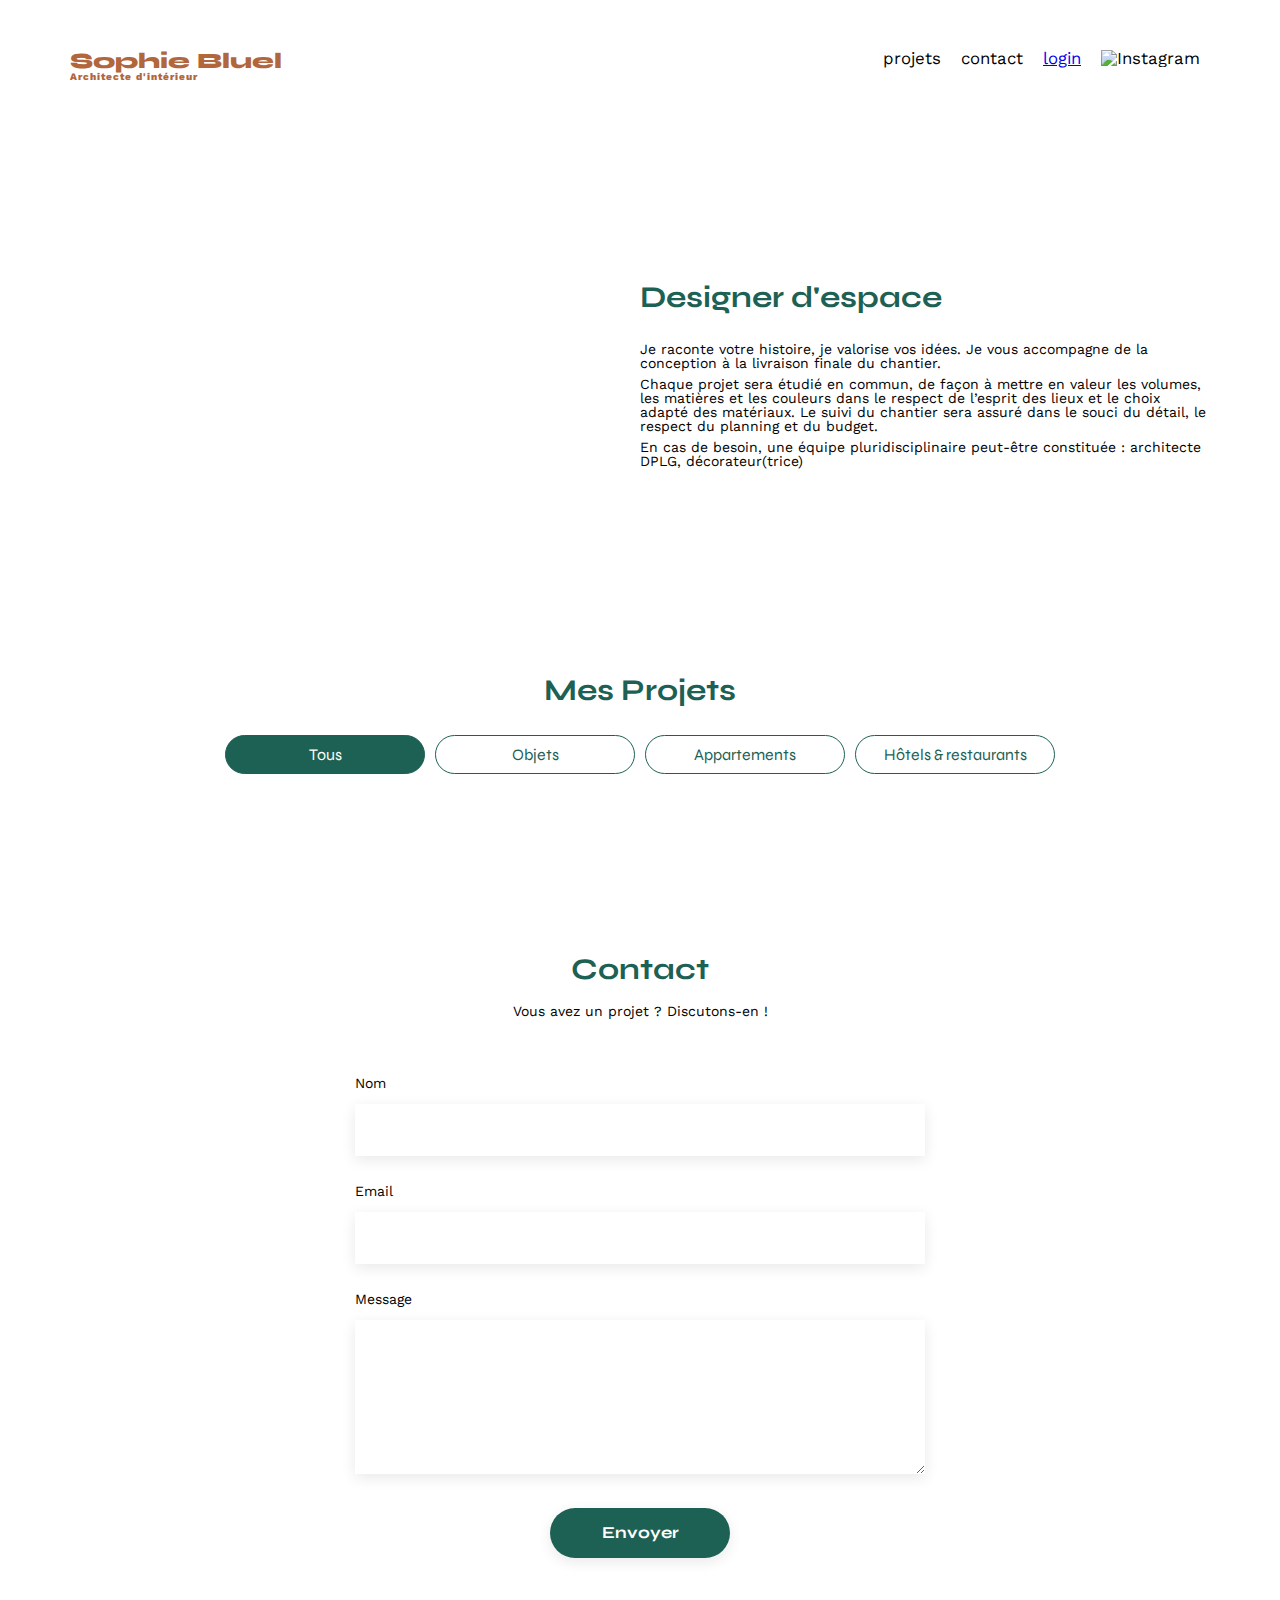
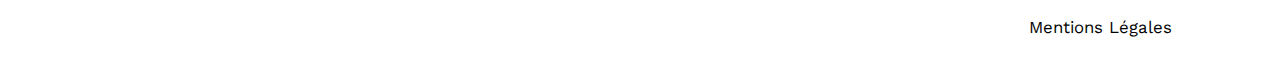
==== FrontEnd/index.html @ 21c8267e "Correction fenetre ajout + scripts boutons (ajout, retour, fermer)" ====
<!DOCTYPE html>
<html lang="fr">
<head>
	<meta charset="UTF-8">
	<title>Sophie Bluel - Architecte d'intérieur</title>
	<meta name="viewport" content="width=device-width, initial-scale=1.0">
	<link rel="preconnect" href="https://fonts.googleapis.com">
	<link rel="preconnect" href="https://fonts.gstatic.com" crossorigin>
	<link href="https://fonts.googleapis.com/css2?family=Syne:wght@700;800&family=Work+Sans&display=swap" rel="stylesheet">
	<script src="https://kit.fontawesome.com/d7b27f9194.js" crossorigin="anonymous"></script>
	<meta name="description" content="">
	<!-- <link rel="stylesheet" href="./assets/style.css"> -->
	<link rel="stylesheet" href="./assets/SASS/main.css">
</head>



<body>
<div id="ModeEdition">
</div>

<!-- <div id="Maincontainer"> -->
	<header>
		<h1>Sophie Bluel <span>Architecte d'intérieur</span></h1>
		<nav>
			<ul>
				<li>projets</li>
				<li>contact</li>
				<li><a href="./Login.html">login</a></li>
				<li><img src="./assets/icons/instagram.png" alt="Instagram"></li>
			</ul>
		</nav>
	</header>

	<main>
		<section id="introduction">
			<figure>
				<img src="./assets/images/sophie-bluel.png" alt="">
			</figure>
			<article>
				<h2>Designer d'espace</h2>
				<p>Je raconte votre histoire, je valorise vos idées. Je vous accompagne de la conception à la livraison finale du chantier.</p>
				<p>Chaque projet sera étudié en commun, de façon à mettre en valeur les volumes, les matières et les couleurs dans le respect de l’esprit des lieux et le choix adapté des matériaux. Le suivi du chantier sera assuré dans le souci du détail, le respect du planning et du budget.</p>
				<p>En cas de besoin, une équipe pluridisciplinaire peut-être constituée : architecte DPLG, décorateur(trice)</p>
			</article>
		</section>

		<section id="portfolio">
			<h2>Mes Projets</h2>
			<div id="BoutonModifier" class="modifier invisible" onclick="OuvrirModale()">
				<!-- bouton modifier -->
				<i class="fa-regular fa-pen-to-square"></i>
				<p>modifier</p>
			</div>

			<div class="Filtres">
				<ul>
					<li class="bouton selected" onclick="AfficherGalerieParCategorie(null), select(this)">Tous</li>
					<li class="bouton" onclick="AfficherGalerieParCategorie(1), select(this)">Objets</li>
					<li class="bouton" onclick="AfficherGalerieParCategorie(2), select(this)">Appartements</li>
					<li class="bouton" onclick="AfficherGalerieParCategorie(3), select(this)">Hôtels & restaurants</li>
				</ul>
			</div>

			<div class="gallery">
			</div> 
		</section>

		<section id="contact">
			<h2>Contact</h2>
			<p>Vous avez un projet ? Discutons-en !</p>
			<form action="#" method="post">
				<label for="name">Nom</label>
				<input type="text" name="name" id="name">
				<label for="email">Email</label>
				<input type="email" name="email" id="email">
				<label for="message">Message</label>
				<textarea name="message" id="message" cols="30" rows="10"></textarea>
				<input type="submit" value="Envoyer">
			</form>
		</section>

		<!-- fenetre modale Galerie -->
		<aside id="modale" class="modale invisible" aria-hidden="true">
			<div class="ModaleContainer">
				<i id="FermetureModale" class="fa-solid fa-xmark js-modal-close" onclick="FermerModale()"></i>
				<h2>Galerie photo</h2>
				<div class="ModaleGalerie"></div>
				<hr>
				<div id="BoutonAjouterPhoto" class="modalebtn" onclick="OuvrirFenetreAjout()">Ajouter une photo</div>
			</div>
		</aside>

		<!-- fenetre modale Ajout -->
		<aside id="modaleAjout" class="modale invisible" aria-hidden="true">
			<div class="ModaleContainer">
				<a href="#"><i class="fa-solid fa-arrow-left" onclick="Retour()"></i></a>
				<i id="FermetureModale" class="fa-solid fa-xmark js-modal-close" onclick="FermerModale()"></i>
				<h2>Ajout photo</h2>
				<div class="ConteneurAjout">
					<div class="ConteneurAjoutImage">
						<i class="fa-regular fa-image"></i>
						<div class="boutonAjouter">+ Ajouter photo</div>
						<span>jpg, png : 4mo max</span>
					</div>

					<form id="AjoutForm">
						<div id="AjoutTitre">
							<Label>Titre</Label>
							<input type="text" name="titre" id="Titreimage">
						</div>
						<div id="CategorieForm">
							<Label>Catégorie</Label>
							<input type="text" name="categorie" id="Categorieimage">
						</div>  
					</form>
				</div>

				<hr>
				<div class="modalebtnUnselected">Valider</div>
				
			</div>
		</aside>

	</main>

	<footer>
		<nav>
			<ul>
				<li>Mentions Légales</li>
			</ul>
		</nav>
	</footer>
<!-- </div> -->

	<script src="script.js"></script>

</body>
</html>
---- FrontEnd/assets/style.css ----
/* http://meyerweb.com/eric/tools/css/reset/
   v2.0 | 20110126
   License: none (public domain)
*/
html, body, div, span, applet, object, iframe,
h1, h2, h3, h4, h5, h6, p, blockquote, pre,
a, abbr, acronym, address, big, cite, code,
del, dfn, em, img, ins, kbd, q, s, samp,
small, strike, strong, sub, sup, tt, var,
b, u, i, center,
dl, dt, dd, ol, ul, li,
fieldset, form, label, legend,
table, caption, tbody, tfoot, thead, tr, th, td,
article, aside, canvas, details, embed,
figure, figcaption, footer, header, hgroup,
menu, nav, output, ruby, section, summary,
time, mark, audio, video {
  margin: 0;
  padding: 0;
  border: 0;
  font-size: 100%;
  font: inherit;
  vertical-align: baseline;
}

/* HTML5 display-role reset for older browsers */
article, aside, details, figcaption, figure,
footer, header, hgroup, menu, nav, section {
  display: block;
}

body {
  line-height: 1;
}

ol, ul {
  list-style: none;
}

blockquote, q {
  quotes: none;
}

blockquote:before, blockquote:after,
q:before, q:after {
  content: '';
  content: none;
}

table {
  border-collapse: collapse;
  border-spacing: 0;
}

/** end reset css**/
body {
  max-width: 1140px;
  margin: auto;
  font-family: 'Work Sans';
  font-size: 14px;
}

header {
  display: flex;
  justify-content: space-between;
  margin: 50px 0;
}

section {
  margin: 50px 0;
}

h1 {
  display: flex;
  flex-direction: column;
  font-family: 'Syne';
  font-size: 22px;
  font-weight: 800;
  color: #B1663C;
}

h1 > span {
  font-family: 'Work Sans';
  font-size: 10px;
  letter-spacing: 0.1em;
}

h2 {
  font-family: 'Syne';
  font-weight: 700;
  font-size: 30px;
  color: #1D6154;
}

nav ul {
  display: flex;
  align-items: center;
  list-style-type: none;
}

nav li {
  padding: 0 10px;
  font-size: 1.2em;
}

li:hover {
  color: #B1663C;
}

#introduction {
  display: flex;
  align-items: center;
}

#introduction figure {
  flex: 1;
}

#introduction img {
  display: block;
  margin: auto;
  width: 80%;
}

#introduction article {
  flex: 1;
}

#introduction h2 {
  margin-bottom: 1em;
}

#introduction p {
  margin-bottom: 0.5em;
}

#portfolio h2 {
  text-align: center;
  margin-bottom: 1em;
}

.gallery {
  width: 100%;
  display: grid;
  grid-template-columns: 1fr 1fr 1fr;
  grid-column-gap: 20px;
  grid-row-gap: 20px;
}

.gallery img {
  width: 100%;
}

#contact {
  width: 50%;
  margin: auto;
}

#contact > * {
  text-align: center;
}

#contact h2 {
  margin-bottom: 20px;
}

#contact form {
  text-align: left;
  margin-top: 30px;
  display: flex;
  flex-direction: column;
}

#contact input {
  height: 50px;
  font-size: 1.2em;
  border: none;
  box-shadow: 0px 4px 14px rgba(0, 0, 0, 0.09);
}

#contact label {
  margin: 2em 0 1em 0;
}

#contact textarea {
  border: none;
  box-shadow: 0px 4px 14px rgba(0, 0, 0, 0.09);
}

input[type="submit"] {
  font-family: 'Syne';
  font-weight: 700;
  color: white;
  background-color: #1D6154;
  margin: 2em auto;
  width: 180px;
  text-align: center;
  border-radius: 60px;
}

footer nav ul {
  display: flex;
  justify-content: flex-end;
  margin: 2em;
}

.Filtres {
  display: flex;
  justify-content: center;
}

.Filtres ul {
  display: flex;
  flex-direction: row;
  gap: 10px;
}

.Filtres input[type="submit"] {
  width: 198px;
  height: 37px;
  font-size: 16px;
}
---- FrontEnd/assets/SASS/main.css ----
/* http://meyerweb.com/eric/tools/css/reset/
   v2.0 | 20110126
   License: none (public domain)
*/
html, body, div, span, applet, object, iframe,
h1, h2, h3, h4, h5, h6, p, blockquote, pre,
a, abbr, acronym, address, big, cite, code,
del, dfn, em, img, ins, kbd, q, s, samp,
small, strike, strong, sub, sup, tt, var,
b, u, i, center,
dl, dt, dd, ol, ul, li,
fieldset, form, label, legend,
table, caption, tbody, tfoot, thead, tr, th, td,
article, aside, canvas, details, embed,
figure, figcaption, footer, header, hgroup,
menu, nav, output, ruby, section, summary,
time, mark, audio, video {
  margin: 0;
  padding: 0;
  border: 0;
  font-size: 100%;
  font: inherit;
  vertical-align: baseline;
}

/* HTML5 display-role reset for older browsers */
article, aside, details, figcaption, figure,
footer, header, hgroup, menu, nav, section {
  display: block;
}

body {
  line-height: 1;
}

ol, ul {
  list-style: none;
}

blockquote, q {
  quotes: none;
}

blockquote:before, blockquote:after,
q:before, q:after {
  content: '';
  content: none;
}

table {
  border-collapse: collapse;
  border-spacing: 0;
}

/** end reset css**/
h1 {
  display: flex;
  flex-direction: column;
  font-family: 'Syne';
  font-size: 22px;
  font-weight: 800;
  color: #B1663C;
}

h1 > span {
  font-family: 'Work Sans';
  font-size: 10px;
  letter-spacing: 0.1em;
}

h2 {
  font-family: 'Syne';
  font-weight: 700;
  font-size: 30px;
  color: #1D6154;
}

body {
  font-family: 'Work Sans';
  font-size: 14px;
}

header {
  display: flex;
  justify-content: space-between;
  margin: 50px 0;
}

nav ul {
  display: flex;
  align-items: center;
  list-style-type: none;
}

nav li {
  padding: 0 10px;
  font-size: 1.2em;
}

li:hover {
  color: #B1663C;
}

#contact {
  width: 50%;
  margin: auto;
}

#contact > * {
  text-align: center;
}

#contact h2 {
  margin-bottom: 20px;
}

#contact form {
  text-align: left;
  margin-top: 30px;
  display: flex;
  flex-direction: column;
}

#contact input {
  height: 50px;
  font-size: 1.2em;
  border: none;
  box-shadow: 0px 4px 14px rgba(0, 0, 0, 0.09);
}

#contact label {
  margin: 2em 0 1em 0;
}

#contact textarea {
  border: none;
  box-shadow: 0px 4px 14px rgba(0, 0, 0, 0.09);
}

#LogForm {
  display: flex;
  flex-direction: column;
  gap: 30px;
  margin: 30px 0px;
}

#LogForm div {
  display: flex;
  flex-direction: column;
  gap: 7px;
}

#LogForm label {
  color: #3D3D3D;
  font-family: "Work Sans";
  font-size: 14px;
  font-style: normal;
  font-weight: 500;
  line-height: normal;
}

#AjoutForm {
  display: flex;
  flex-direction: column;
  gap: 30px;
  margin: 30px 0px;
}

#AjoutForm div {
  display: flex;
  flex-direction: column;
  gap: 7px;
}

#AjoutForm label {
  color: #3D3D3D;
  font-family: "Work Sans";
  font-size: 14px;
  font-style: normal;
  font-weight: 500;
  line-height: normal;
}

#AjoutForm input {
  border-style: none;
  width: 420px;
  height: 51px;
  background: white;
  box-shadow: 0px 4px 14px 0px rgba(0, 0, 0, 0.09);
}

footer nav ul {
  display: flex;
  justify-content: flex-end;
  margin: 2em;
}

input[type="submit"] {
  font-family: 'Syne';
  font-weight: 700;
  color: white;
  background-color: #1D6154;
  margin: 2em auto;
  width: 180px;
  text-align: center;
  border-radius: 60px;
}

#LogForm input {
  width: 379px;
  height: 51px;
  flex-shrink: 0;
  background: #FFF;
  box-shadow: 0px 4px 14px 0px rgba(0, 0, 0, 0.09);
}

.bouton {
  height: 37px;
  width: 198px;
  flex-shrink: 0;
  border-radius: 60px;
  border: 1px solid #1D6154;
}

.modalebtn {
  display: flex;
  justify-content: center;
  align-items: center;
  width: 237px;
  height: 36px;
  border-radius: 60px;
  background-color: #1D6154;
  margin: 2.2em auto;
  font-family: 'Syne';
  font-weight: 700;
  color: white;
  text-align: center;
}

.modalebtnUnselected {
  display: flex;
  justify-content: center;
  align-items: center;
  width: 237px;
  height: 36px;
  border-radius: 60px;
  text-align: center;
  margin: 2.2em auto;
  font-family: 'Syne';
  font-weight: 700;
  color: white;
  background-color: #a7a7a7;
}

.boutonAjouter {
  display: flex;
  justify-content: center;
  align-items: center;
  width: 173px;
  height: 36px;
  background-color: #cbd6dc;
  border-radius: 50px;
  font-family: 'Syne';
  font-weight: 700;
  color: #306685;
  text-align: center;
}

#introduction {
  display: flex;
  align-items: center;
}

#introduction figure {
  flex: 1;
}

#introduction img {
  display: block;
  margin: auto;
  width: 80%;
}

#introduction article {
  flex: 1;
}

#introduction h2 {
  margin-bottom: 1em;
}

#introduction p {
  margin-bottom: 0.5em;
}

#portfolio h2 {
  text-align: center;
  margin-bottom: 1em;
}

#portfolio {
  position: relative;
}

.modifier {
  display: flex;
  flex-direction: row;
  justify-content: center;
  align-items: center;
  gap: 10px;
  position: absolute;
  top: 110px;
  right: 350px;
}

.invisible {
  visibility: hidden;
}

.visible {
  visibility: visible;
}

.ModeEdition {
  display: flex;
  flex-direction: row;
  justify-content: center;
  align-items: center;
  gap: 10px;
  height: 59px;
  width: 100%;
  background-color: black;
  z-index: 100;
}

.ModeEdition p {
  font-family: Work Sans;
  font-size: 16px;
  font-weight: 400;
  line-height: 19px;
  letter-spacing: 0em;
  text-align: center;
  color: white;
}

.ModeEdition i {
  text-align: center;
  color: white;
  font-size: 16px;
}

.gallery {
  width: 100%;
  display: grid;
  grid-template-columns: 1fr 1fr 1fr;
  grid-column-gap: 20px;
  grid-row-gap: 20px;
}

.gallery img {
  width: 100%;
}

.Filtres {
  display: flex;
  justify-content: center;
  align-items: center;
  align-content: center;
}

.Filtres ul {
  display: flex;
  flex-direction: row;
  gap: 10px;
  margin-bottom: 30px;
}

.Filtres ul li {
  display: flex;
  justify-content: center;
  align-items: center;
  align-content: center;
  font-size: 16px;
  color: #1D6154;
  text-align: center;
  font-family: Syne;
}

.Filtres ul .selected {
  color: #FFFEF8;
  background: #1D6154;
}

main {
  display: flex;
  flex-direction: column;
  justify-content: center;
  align-items: center;
  align-content: center;
}

main h2 {
  margin-top: 100px;
}

main a {
  margin-bottom: 355px;
  color: #3D3D3D;
  font-family: "Work Sans";
  font-size: 14px;
  text-decoration-line: underline;
}

main .MessageErreur {
  color: red;
}

.modale {
  position: fixed;
  width: 100%;
  height: 100%;
  top: 0px;
  background: rgba(0, 0, 0, 0.3);
  z-index: 900;
  display: flex;
  justify-content: center;
  align-items: center;
}

.modale .ModaleContainer {
  width: 630px;
  height: 688px;
  position: relative;
  border-radius: 10px;
  padding-top: 30px;
  background: white;
  display: flex;
  flex-direction: column;
  justify-content: center;
  align-items: center;
  box-sizing: border-box;
  overflow-y: auto;
}

.modale .ModaleContainer .ModaleGalerie {
  width: 100%;
  box-sizing: border-box;
  display: grid;
  padding: 50px 100px 50px 100px;
  grid-template-columns: 1fr 1fr 1fr 1fr 1fr;
  grid-column-gap: 7px;
  grid-row-gap: 30px;
}

.modale .ModaleContainer img {
  width: 76.86px;
  height: auto;
  z-index: 990;
}

.modale .ModaleContainer #FermetureModale {
  width: 24px;
  height: 24px;
  font-size: 24px;
  position: absolute;
  top: 24px;
  right: 24px;
}

.modale .ModaleContainer .conteneursuppression {
  display: flex;
  flex-direction: column;
  position: relative;
}

.modale .ModaleContainer .conteneursuppression .Corbeille {
  display: flex;
  justify-content: center;
  align-items: center;
  width: 17px;
  height: 17px;
  position: absolute;
  top: 5px;
  right: 8px;
  border-radius: 2px;
  background-color: black;
  z-index: 998;
  border: 1px solid blue;
}

.modale .ModaleContainer .conteneursuppression .Corbeille i {
  color: white;
  z-index: 999;
  font-size: 11px;
}

.modale .ModaleContainer h2 {
  margin: 0;
  display: flex;
  justify-content: center;
  font-family: Work Sans;
  font-size: 26px;
  font-weight: 400;
  line-height: 30px;
  letter-spacing: 0em;
  text-align: center;
  color: black;
}

.modale .ModaleContainer hr {
  width: 420px;
  border: 1px solid #b3b3b3;
}

.modale .ModaleContainer .ConteneurAjout {
  display: flex;
  flex-direction: column;
  justify-content: center;
  align-items: center;
  margin-top: 20px;
  margin-bottom: 20px;
}

.modale .ModaleContainer .ConteneurAjout .ConteneurAjoutImage {
  display: flex;
  flex-direction: column;
  justify-content: center;
  align-items: center;
  width: 420px;
  height: 169px;
  background-color: #e8f1f6;
  padding-top: 15px;
  padding-bottom: 15px;
  gap: 7px;
}

.modale .ModaleContainer .ConteneurAjout .ConteneurAjoutImage i {
  font-size: 76px;
  color: #b9c5cc;
  margin-bottom: 5px;
}

.modale .ModaleContainer .ConteneurAjout .ConteneurAjoutImage span {
  font-size: 12px;
}

.modale .ModaleContainer a {
  position: absolute;
  top: 24px;
  left: 24px;
  margin: 0;
}

.modale .ModaleContainer a i {
  font-size: 21px;
  color: black;
}

body {
  max-width: 1140px;
  margin: auto;
}

section {
  margin: 50px 0;
}
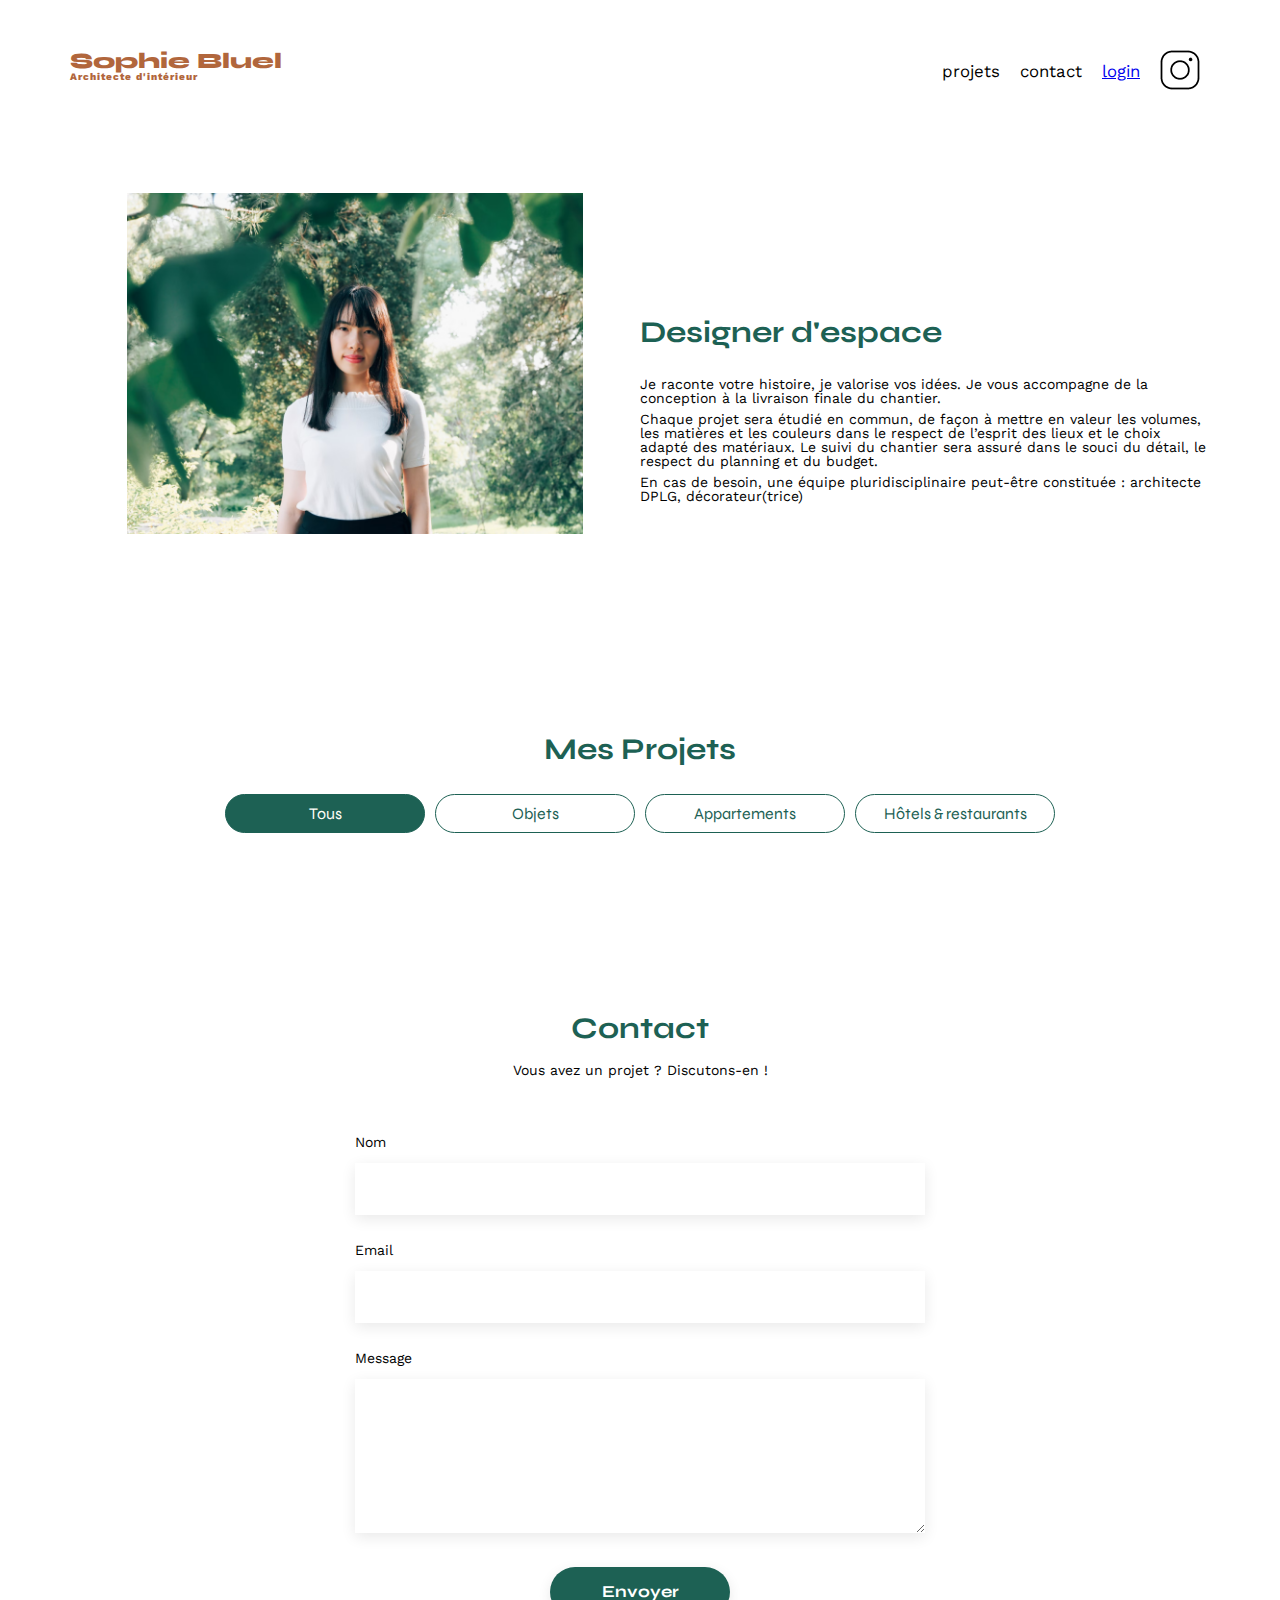
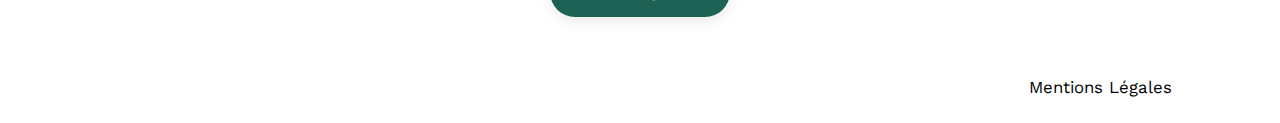
==== commit e1df1ba3: "Add files via upload" ====
--- a/FrontEnd/index.html
+++ b/FrontEnd/index.html
@@ -1,139 +1,143 @@
-<!DOCTYPE html>
-<html lang="fr">
-<head>
-	<meta charset="UTF-8">
-	<title>Sophie Bluel - Architecte d'intérieur</title>
-	<meta name="viewport" content="width=device-width, initial-scale=1.0">
-	<link rel="preconnect" href="https://fonts.googleapis.com">
-	<link rel="preconnect" href="https://fonts.gstatic.com" crossorigin>
-	<link href="https://fonts.googleapis.com/css2?family=Syne:wght@700;800&family=Work+Sans&display=swap" rel="stylesheet">
-	<script src="https://kit.fontawesome.com/d7b27f9194.js" crossorigin="anonymous"></script>
-	<meta name="description" content="">
-	<!-- <link rel="stylesheet" href="./assets/style.css"> -->
-	<link rel="stylesheet" href="./assets/SASS/main.css">
-</head>
-
-
-
-<body>
-<div id="ModeEdition">
-</div>
-
-<!-- <div id="Maincontainer"> -->
-	<header>
-		<h1>Sophie Bluel <span>Architecte d'intérieur</span></h1>
-		<nav>
-			<ul>
-				<li>projets</li>
-				<li>contact</li>
-				<li><a href="./Login.html">login</a></li>
-				<li><img src="./assets/icons/instagram.png" alt="Instagram"></li>
-			</ul>
-		</nav>
-	</header>
-
-	<main>
-		<section id="introduction">
-			<figure>
-				<img src="./assets/images/sophie-bluel.png" alt="">
-			</figure>
-			<article>
-				<h2>Designer d'espace</h2>
-				<p>Je raconte votre histoire, je valorise vos idées. Je vous accompagne de la conception à la livraison finale du chantier.</p>
-				<p>Chaque projet sera étudié en commun, de façon à mettre en valeur les volumes, les matières et les couleurs dans le respect de l’esprit des lieux et le choix adapté des matériaux. Le suivi du chantier sera assuré dans le souci du détail, le respect du planning et du budget.</p>
-				<p>En cas de besoin, une équipe pluridisciplinaire peut-être constituée : architecte DPLG, décorateur(trice)</p>
-			</article>
-		</section>
-
-		<section id="portfolio">
-			<h2>Mes Projets</h2>
-			<div id="BoutonModifier" class="modifier invisible" onclick="OuvrirModale()">
-				<!-- bouton modifier -->
-				<i class="fa-regular fa-pen-to-square"></i>
-				<p>modifier</p>
-			</div>
-
-			<div class="Filtres">
-				<ul>
-					<li class="bouton selected" onclick="AfficherGalerieParCategorie(null), select(this)">Tous</li>
-					<li class="bouton" onclick="AfficherGalerieParCategorie(1), select(this)">Objets</li>
-					<li class="bouton" onclick="AfficherGalerieParCategorie(2), select(this)">Appartements</li>
-					<li class="bouton" onclick="AfficherGalerieParCategorie(3), select(this)">Hôtels & restaurants</li>
-				</ul>
-			</div>
-
-			<div class="gallery">
-			</div> 
-		</section>
-
-		<section id="contact">
-			<h2>Contact</h2>
-			<p>Vous avez un projet ? Discutons-en !</p>
-			<form action="#" method="post">
-				<label for="name">Nom</label>
-				<input type="text" name="name" id="name">
-				<label for="email">Email</label>
-				<input type="email" name="email" id="email">
-				<label for="message">Message</label>
-				<textarea name="message" id="message" cols="30" rows="10"></textarea>
-				<input type="submit" value="Envoyer">
-			</form>
-		</section>
-
-		<!-- fenetre modale Galerie -->
-		<aside id="modale" class="modale invisible" aria-hidden="true">
-			<div class="ModaleContainer">
-				<i id="FermetureModale" class="fa-solid fa-xmark js-modal-close" onclick="FermerModale()"></i>
-				<h2>Galerie photo</h2>
-				<div class="ModaleGalerie"></div>
-				<hr>
-				<div id="BoutonAjouterPhoto" class="modalebtn" onclick="OuvrirFenetreAjout()">Ajouter une photo</div>
-			</div>
-		</aside>
-
-		<!-- fenetre modale Ajout -->
-		<aside id="modaleAjout" class="modale invisible" aria-hidden="true">
-			<div class="ModaleContainer">
-				<a href="#"><i class="fa-solid fa-arrow-left" onclick="Retour()"></i></a>
-				<i id="FermetureModale" class="fa-solid fa-xmark js-modal-close" onclick="FermerModale()"></i>
-				<h2>Ajout photo</h2>
-				<div class="ConteneurAjout">
-					<div class="ConteneurAjoutImage">
-						<i class="fa-regular fa-image"></i>
-						<div class="boutonAjouter">+ Ajouter photo</div>
-						<span>jpg, png : 4mo max</span>
-					</div>
-
-					<form id="AjoutForm">
-						<div id="AjoutTitre">
-							<Label>Titre</Label>
-							<input type="text" name="titre" id="Titreimage">
-						</div>
-						<div id="CategorieForm">
-							<Label>Catégorie</Label>
-							<input type="text" name="categorie" id="Categorieimage">
-						</div>  
-					</form>
-				</div>
-
-				<hr>
-				<div class="modalebtnUnselected">Valider</div>
-				
-			</div>
-		</aside>
-
-	</main>
-
-	<footer>
-		<nav>
-			<ul>
-				<li>Mentions Légales</li>
-			</ul>
-		</nav>
-	</footer>
-<!-- </div> -->
-
-	<script src="script.js"></script>
-
-</body>
-</html>
+<!DOCTYPE html>
+<html lang="fr">
+<head>
+	<meta charset="UTF-8">
+	<title>Sophie Bluel - Architecte d'intérieur</title>
+	<meta name="viewport" content="width=device-width, initial-scale=1.0">
+	<link rel="preconnect" href="https://fonts.googleapis.com">
+	<link rel="preconnect" href="https://fonts.gstatic.com" crossorigin>
+	<link href="https://fonts.googleapis.com/css2?family=Syne:wght@700;800&family=Work+Sans&display=swap" rel="stylesheet">
+	<script src="https://kit.fontawesome.com/d7b27f9194.js" crossorigin="anonymous"></script>
+	<meta name="description" content="">
+	<link rel="stylesheet" href="./assets/SASS/main.css">
+</head>
+
+
+
+<body>
+	<!-- Bandeau Mode Edition qui apparaitra une fois connecté -->
+	<div id="ModeEdition"></div>
+
+	<header>
+		<h1>Sophie Bluel <span>Architecte d'intérieur</span></h1>
+		<nav>
+			<ul>
+				<li>projets</li>
+				<li>contact</li>
+				<li><a href="./Login.html">login</a></li>
+				<li><img src="./assets/icons/instagram.png" alt="Instagram"></li>
+			</ul>
+		</nav>
+	</header>
+
+	<main>
+		<section id="introduction">
+			<figure>
+				<img src="./assets/images/sophie-bluel.png" alt="">
+			</figure>
+			<article>
+				<h2>Designer d'espace</h2>
+				<p>Je raconte votre histoire, je valorise vos idées. Je vous accompagne de la conception à la livraison finale du chantier.</p>
+				<p>Chaque projet sera étudié en commun, de façon à mettre en valeur les volumes, les matières et les couleurs dans le respect de l’esprit des lieux et le choix adapté des matériaux. Le suivi du chantier sera assuré dans le souci du détail, le respect du planning et du budget.</p>
+				<p>En cas de besoin, une équipe pluridisciplinaire peut-être constituée : architecte DPLG, décorateur(trice)</p>
+			</article>
+		</section>
+
+		<section id="portfolio">
+			<h2>Mes Projets</h2>
+			<div id="BoutonModifier" class="modifier invisible" onclick="OuvrirModale()">
+				<i class="fa-regular fa-pen-to-square"></i>
+				<p>modifier</p>
+			</div>
+
+			<div class="Filtres">
+				<ul>
+					<li class="bouton selected" onclick="AfficherGalerieParCategorie(null), select(this)">Tous</li>
+					<li class="bouton" onclick="AfficherGalerieParCategorie(1), select(this)">Objets</li>
+					<li class="bouton" onclick="AfficherGalerieParCategorie(2), select(this)">Appartements</li>
+					<li class="bouton" onclick="AfficherGalerieParCategorie(3), select(this)">Hôtels & restaurants</li>
+				</ul>
+			</div>
+
+			<div class="gallery">
+			</div> 
+		</section>
+
+		<section id="contact">
+			<h2>Contact</h2>
+			<p>Vous avez un projet ? Discutons-en !</p>
+			<form action="#" method="post">
+				<label for="name">Nom</label>
+				<input type="text" name="name" id="name">
+				<label for="email">Email</label>
+				<input type="email" name="email" id="email">
+				<label for="message">Message</label>
+				<textarea name="message" id="message" cols="30" rows="10"></textarea>
+				<input type="submit" value="Envoyer">
+			</form>
+		</section>
+
+		<!-- fenetre modale Galerie -->
+		<aside id="modale" class="modale invisible js-modal-stop" aria-hidden="true" onclick="FermerModale(event)">
+			<div class="ModaleContainer">
+				<i class="fa-solid fa-xmark FermetureModale" onclick="FermerModale(event)"></i>
+				<h2>Galerie photo</h2>
+				<div class="ModaleGalerie"></div>
+				<hr>
+				<div id="BoutonAjouterPhoto" class="modalebtn" onclick="OuvrirFenetreAjout()">Ajouter une photo</div>
+				<div id="MessageAjoutEtSuppression" class="invisible"></div>
+			</div>
+		</aside>
+
+		<!-- fenetre modale Ajout -->
+		<aside id="modaleAjout" class="modale invisible js-modal-stop" aria-hidden="true" onclick="FermerModaleAjout(event)">
+			<div class="ModaleContainer">
+				<a href="#"><i class="fa-solid fa-arrow-left" onclick="Retour(), SupprimerImageChargee()"></i></a>
+				<i class="fa-solid fa-xmark FermetureModale" onclick="FermerModaleAjout(event)"></i>
+				<h2>Ajout photo</h2>
+				<div class="ConteneurAjout">
+					<div class="ConteneurAjoutImage">
+						<i id="AjouterUneimage" class="fa-regular fa-image"></i>
+						<div class="boutonAjouter">
+							<label for="FileInput">+ Ajouter photo</label>
+							<input type="file" id="FileInput" class="boutonAjouter" accept=".jpg, .jpeg, .png" onchange="AfficherImage(event)"></input>
+						</div>
+						<span id="InfoImage">jpg, png : 4mo max</span>
+						<img id="Preview" src="#" alt="Aperçu de l'image à importer">
+					</div>
+
+					<form id="AjoutForm" method="post" name="FormulaireAjoutPhoto">
+						<div id="AjoutTitre">
+							<Label>Titre</Label>
+							<input type="text" name="titre" id="Titreimage">
+						</div>
+						<div id="CategorieForm">
+							<Label>Catégorie</Label>
+							<select name="categorie" id="Categorieimage">
+								<option value="1">Objets</option>
+								<option value="2">Appartements</option>
+								<option value="3">Hotels & restaurants</option>
+							</select>
+						</div>  
+						<hr>
+						<input id="InputAjouter" type="submit" value="Valider" onclick="SupprimerImageChargee()"></input>
+						<div id="output" class="invisible"></div>
+					</form>
+				</div>
+			</div>
+		</aside>
+
+	</main>
+
+	<footer>
+		<nav>
+			<ul>
+				<li>Mentions Légales</li>
+			</ul>
+		</nav>
+	</footer>
+
+	<script src="script.js"></script>
+
+</body>
+</html>
--- a/FrontEnd/assets/SASS/main.css
+++ b/FrontEnd/assets/SASS/main.css
@@ -1,6 +1,6 @@
-/* http://meyerweb.com/eric/tools/css/reset/
-   v2.0 | 20110126
-   License: none (public domain)
+/* http://meyerweb.com/eric/tools/css/reset/
+   v2.0 | 20110126
+   License: none (public domain)
 */
 html, body, div, span, applet, object, iframe,
 h1, h2, h3, h4, h5, h6, p, blockquote, pre,
@@ -80,6 +80,11 @@
   font-size: 14px;
 }
 
+.MessageErreur {
+  color: red;
+  text-align: center;
+}
+
 header {
   display: flex;
   justify-content: space-between;
@@ -163,7 +168,7 @@
   display: flex;
   flex-direction: column;
   gap: 30px;
-  margin: 30px 0px;
+  margin-top: 30px;
 }
 
 #AjoutForm div {
@@ -173,7 +178,7 @@
 }
 
 #AjoutForm label {
-  color: #3D3D3D;
+  color: #3d3d3d;
   font-family: "Work Sans";
   font-size: 14px;
   font-style: normal;
@@ -181,12 +186,36 @@
   line-height: normal;
 }
 
-#AjoutForm input {
+#AjoutForm input, #AjoutForm select {
   border-style: none;
   width: 420px;
   height: 51px;
   background: white;
   box-shadow: 0px 4px 14px 0px rgba(0, 0, 0, 0.09);
+  font-family: "Work Sans";
+  font-size: 14px;
+  font-style: normal;
+  font-weight: 400;
+}
+
+#AjoutForm #InputAjouter {
+  display: flex;
+  justify-content: center;
+  align-items: center;
+  width: 237px;
+  height: 36px;
+  border-radius: 60px;
+  text-align: center;
+  margin: 0px 91px;
+  font-family: 'Syne';
+  font-weight: 700;
+  color: white;
+  background-color: #a7a7a7;
+}
+
+#AjoutForm #output {
+  display: flex;
+  justify-content: center;
 }
 
 footer nav ul {
@@ -237,21 +266,6 @@
   text-align: center;
 }
 
-.modalebtnUnselected {
-  display: flex;
-  justify-content: center;
-  align-items: center;
-  width: 237px;
-  height: 36px;
-  border-radius: 60px;
-  text-align: center;
-  margin: 2.2em auto;
-  font-family: 'Syne';
-  font-weight: 700;
-  color: white;
-  background-color: #a7a7a7;
-}
-
 .boutonAjouter {
   display: flex;
   justify-content: center;
@@ -266,6 +280,10 @@
   text-align: center;
 }
 
+.boutonAjouter input {
+  display: none;
+}
+
 #introduction {
   display: flex;
   align-items: center;
@@ -311,6 +329,10 @@
   position: absolute;
   top: 110px;
   right: 350px;
+}
+
+.modifier:hover {
+  color: #B1663C;
 }
 
 .invisible {
@@ -334,7 +356,7 @@
 }
 
 .ModeEdition p {
-  font-family: Work Sans;
+  font-family: 'Work Sans';
   font-size: 16px;
   font-weight: 400;
   line-height: 19px;
@@ -409,10 +431,6 @@
   font-family: "Work Sans";
   font-size: 14px;
   text-decoration-line: underline;
-}
-
-main .MessageErreur {
-  color: red;
 }
 
 .modale {
@@ -444,12 +462,15 @@
 
 .modale .ModaleContainer .ModaleGalerie {
   width: 100%;
+  height: 469px;
   box-sizing: border-box;
   display: grid;
   padding: 50px 100px 50px 100px;
   grid-template-columns: 1fr 1fr 1fr 1fr 1fr;
   grid-column-gap: 7px;
   grid-row-gap: 30px;
+  overflow-y: auto;
+  overflow-x: hidden;
 }
 
 .modale .ModaleContainer img {
@@ -458,7 +479,7 @@
   z-index: 990;
 }
 
-.modale .ModaleContainer #FermetureModale {
+.modale .ModaleContainer .FermetureModale {
   width: 24px;
   height: 24px;
   font-size: 24px;
@@ -517,7 +538,7 @@
   flex-direction: column;
   justify-content: center;
   align-items: center;
-  margin-top: 20px;
+  margin-top: 35px;
   margin-bottom: 20px;
 }
 
@@ -532,6 +553,7 @@
   padding-top: 15px;
   padding-bottom: 15px;
   gap: 7px;
+  position: relative;
 }
 
 .modale .ModaleContainer .ConteneurAjout .ConteneurAjoutImage i {
@@ -542,6 +564,13 @@
 
 .modale .ModaleContainer .ConteneurAjout .ConteneurAjoutImage span {
   font-size: 12px;
+}
+
+.modale .ModaleContainer .ConteneurAjout .ConteneurAjoutImage #Preview {
+  display: none;
+  width: 129px;
+  height: 100%;
+  position: absolute;
 }
 
 .modale .ModaleContainer a {
